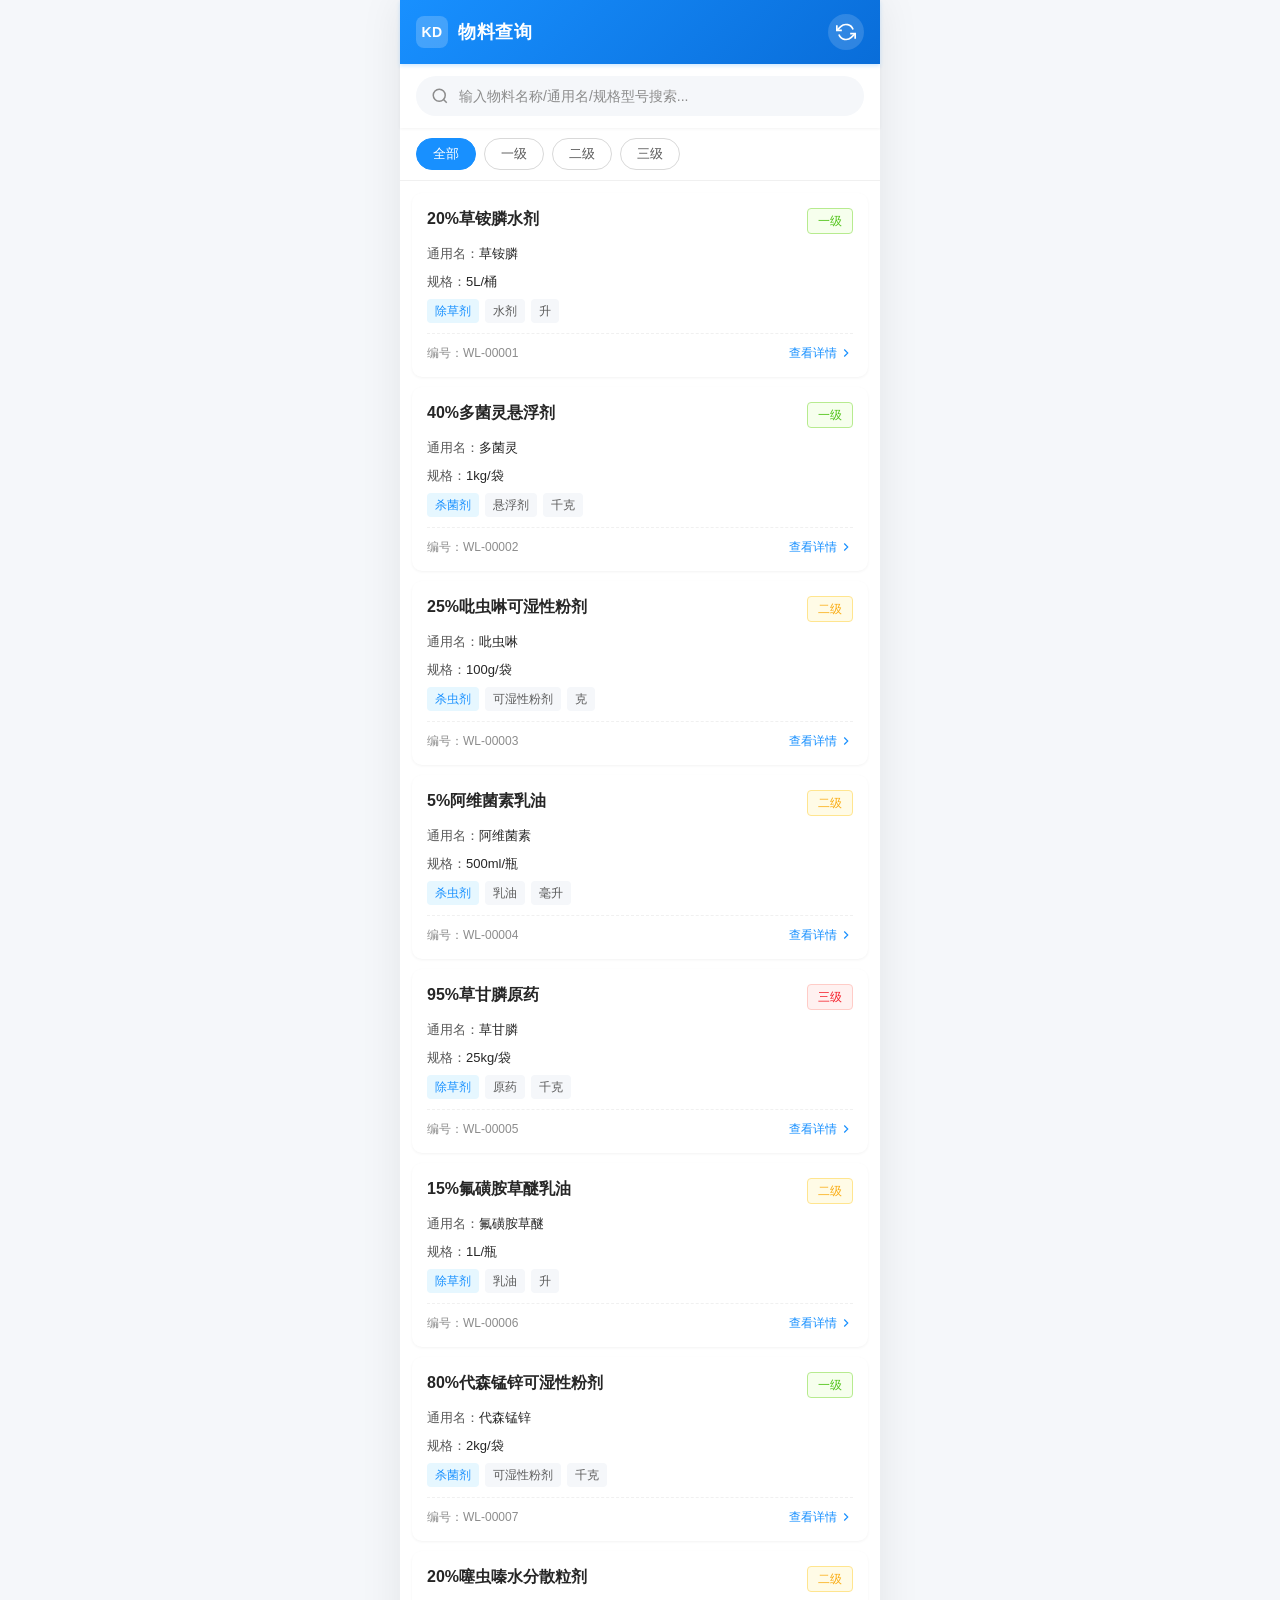
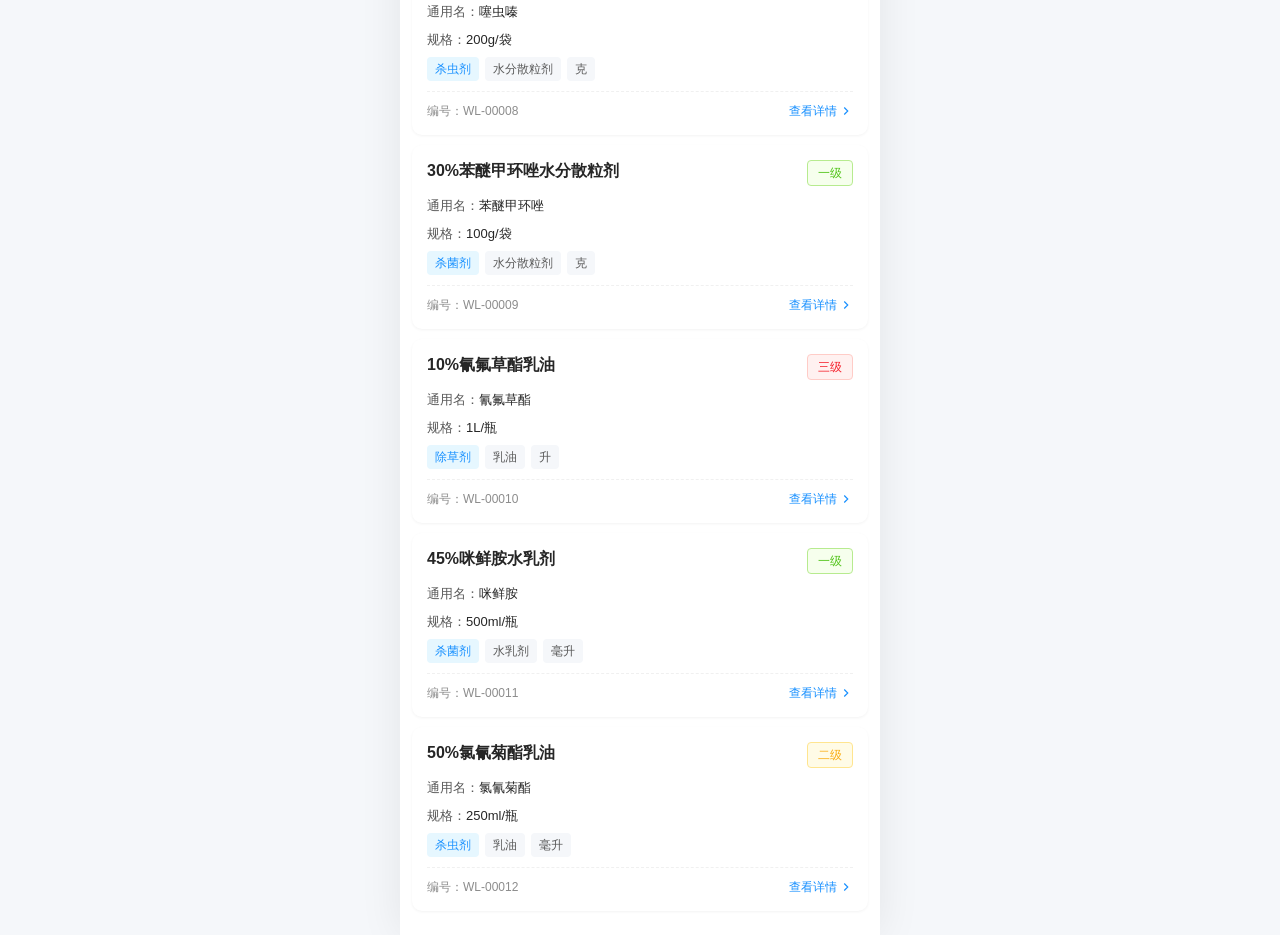
==== frontend/index.html @ 2c93eb97 "feat: 金蝶物料信息查询移动页面 Co-authored-by: traeagent <traeagent@users.noreply.github.com>" ====
<!DOCTYPE html>
<html lang="zh-CN">
<head>
    <meta charset="UTF-8">
    <meta name="viewport" content="width=device-width, initial-scale=1.0, maximum-scale=1.0, user-scalable=no">
    <meta name="apple-mobile-web-app-capable" content="yes">
    <meta name="apple-mobile-web-app-status-bar-style" content="default">
    <title>物料查询 - 金蝶</title>
    <link rel="stylesheet" href="css/style.css">
</head>
<body>
    <header class="app-header">
        <div class="header-left">
            <span class="logo-icon">KD</span>
            <span class="app-title">物料查询</span>
        </div>
        <div class="header-right">
            <button class="icon-btn" id="refreshBtn" onclick="loadMaterials()">
                <svg viewBox="0 0 24 24" width="20" height="20" fill="none" stroke="currentColor" stroke-width="2">
                    <path d="M1 4v6h6"></path>
                    <path d="M23 20v-6h-6"></path>
                    <path d="M20.49 9A9 9 0 0 0 5.64 5.64L1 10"></path>
                    <path d="M3.51 15a9 9 0 0 0 14.85 3.36L23 14"></path>
                </svg>
            </button>
        </div>
    </header>

    <div class="search-bar">
        <div class="search-input-wrapper">
            <svg viewBox="0 0 24 24" width="18" height="18" fill="none" stroke="currentColor" stroke-width="2" class="search-icon">
                <circle cx="11" cy="11" r="8"></circle>
                <path d="m21 21-4.3-4.3"></path>
            </svg>
            <input type="text" id="searchInput" placeholder="输入物料名称/通用名/规格型号搜索..." oninput="searchMaterials()">
            <button class="clear-btn" id="clearBtn" onclick="clearSearch()" style="display:none;">
                <svg viewBox="0 0 24 24" width="16" height="16" fill="none" stroke="currentColor" stroke-width="2">
                    <circle cx="12" cy="12" r="10"></circle>
                    <path d="m15 9-6 6"></path>
                    <path d="m9 9 6 6"></path>
                </svg>
            </button>
        </div>
    </div>

    <div class="filter-tabs">
        <button class="filter-tab active" data-level="" onclick="filterByLevel(this, '')">全部</button>
        <button class="filter-tab" data-level="一级" onclick="filterByLevel(this, '一级')">一级</button>
        <button class="filter-tab" data-level="二级" onclick="filterByLevel(this, '二级')">二级</button>
        <button class="filter-tab" data-level="三级" onclick="filterByLevel(this, '三级')">三级</button>
    </div>

    <main class="content">
        <div id="materialList" class="material-list"></div>
        <div id="emptyState" class="empty-state" style="display:none;">
            <svg viewBox="0 0 24 24" width="64" height="64" fill="none" stroke="currentColor" stroke-width="1.5">
                <circle cx="11" cy="11" r="8"></circle>
                <path d="m21 21-4.3-4.3"></path>
            </svg>
            <p class="empty-text">未找到相关物料</p>
            <p class="empty-hint">试试其他关键词吧</p>
        </div>
        <div id="loadingState" class="loading-state">
            <div class="spinner"></div>
            <p>加载中...</p>
        </div>
    </main>

    <div class="material-detail-modal" id="detailModal">
        <div class="detail-modal-content">
            <div class="detail-header">
                <h2 id="detailTitle">物料详情</h2>
                <button class="close-btn" onclick="closeDetail()">
                    <svg viewBox="0 0 24 24" width="24" height="24" fill="none" stroke="currentColor" stroke-width="2">
                        <path d="M18 6 6 18"></path>
                        <path d="m6 6 12 12"></path>
                    </svg>
                </button>
            </div>
            <div class="detail-body" id="detailBody">
            </div>
        </div>
    </div>

    <div class="bottom-safe"></div>

    <script src="js/data.js"></script>
    <script src="js/app.js"></script>
</body>
</html>
---- frontend/css/style.css ----
* {
    margin: 0;
    padding: 0;
    box-sizing: border-box;
    -webkit-tap-highlight-color: transparent;
}

:root {
    --primary-color: #1890ff;
    --primary-dark: #096dd9;
    --primary-light: #e6f7ff;
    --success-color: #52c41a;
    --warning-color: #faad14;
    --danger-color: #f5222d;
    --text-primary: #262626;
    --text-secondary: #595959;
    --text-tertiary: #8c8c8c;
    --border-color: #d9d9d9;
    --border-light: #f0f0f0;
    --bg-color: #f5f7fa;
    --bg-white: #ffffff;
    --shadow-sm: 0 1px 3px rgba(0, 0, 0, 0.05);
    --shadow-md: 0 2px 8px rgba(0, 0, 0, 0.08);
    --shadow-lg: 0 4px 16px rgba(0, 0, 0, 0.12);
}

html, body {
    font-family: -apple-system, BlinkMacSystemFont, 'Segoe UI', 'PingFang SC', 'Hiragino Sans GB', 'Microsoft YaHei', sans-serif;
    font-size: 14px;
    color: var(--text-primary);
    background-color: var(--bg-color);
    min-height: 100vh;
    line-height: 1.5;
    -webkit-font-smoothing: antialiased;
}

body {
    padding-bottom: env(safe-area-inset-bottom);
}

.app-header {
    position: sticky;
    top: 0;
    z-index: 100;
    background: linear-gradient(135deg, var(--primary-color) 0%, var(--primary-dark) 100%);
    color: #fff;
    padding: 14px 16px;
    padding-top: calc(14px + env(safe-area-inset-top));
    display: flex;
    align-items: center;
    justify-content: space-between;
    box-shadow: 0 2px 4px rgba(24, 144, 255, 0.2);
}

.header-left {
    display: flex;
    align-items: center;
    gap: 10px;
}

.logo-icon {
    display: inline-flex;
    align-items: center;
    justify-content: center;
    width: 32px;
    height: 32px;
    background: rgba(255, 255, 255, 0.2);
    border-radius: 8px;
    font-weight: 700;
    font-size: 14px;
    letter-spacing: 0.5px;
}

.app-title {
    font-size: 18px;
    font-weight: 600;
    letter-spacing: 0.5px;
}

.header-right {
    display: flex;
    align-items: center;
    gap: 4px;
}

.icon-btn {
    background: rgba(255, 255, 255, 0.15);
    border: none;
    color: #fff;
    width: 36px;
    height: 36px;
    border-radius: 50%;
    cursor: pointer;
    display: flex;
    align-items: center;
    justify-content: center;
    transition: all 0.2s;
}

.icon-btn:active {
    background: rgba(255, 255, 255, 0.3);
    transform: scale(0.95);
}

.search-bar {
    background: #fff;
    padding: 12px 16px;
    box-shadow: var(--shadow-sm);
    position: sticky;
    top: calc(60px + env(safe-area-inset-top));
    z-index: 99;
}

.search-input-wrapper {
    position: relative;
    display: flex;
    align-items: center;
    background: var(--bg-color);
    border-radius: 20px;
    padding: 0 14px;
    height: 40px;
    border: 1.5px solid transparent;
    transition: all 0.2s;
}

.search-input-wrapper:focus-within {
    background: #fff;
    border-color: var(--primary-color);
    box-shadow: 0 0 0 3px rgba(24, 144, 255, 0.1);
}

.search-icon {
    color: var(--text-tertiary);
    flex-shrink: 0;
}

#searchInput {
    flex: 1;
    border: none;
    background: transparent;
    outline: none;
    font-size: 14px;
    padding: 0 10px;
    color: var(--text-primary);
    height: 100%;
}

#searchInput::placeholder {
    color: var(--text-tertiary);
}

.clear-btn {
    background: var(--text-tertiary);
    border: none;
    color: #fff;
    width: 20px;
    height: 20px;
    border-radius: 50%;
    cursor: pointer;
    display: flex;
    align-items: center;
    justify-content: center;
    flex-shrink: 0;
}

.filter-tabs {
    display: flex;
    gap: 8px;
    padding: 10px 16px;
    background: #fff;
    border-bottom: 1px solid var(--border-light);
    overflow-x: auto;
    -webkit-overflow-scrolling: touch;
}

.filter-tabs::-webkit-scrollbar {
    display: none;
}

.filter-tab {
    flex-shrink: 0;
    padding: 6px 16px;
    border: 1px solid var(--border-color);
    background: #fff;
    border-radius: 16px;
    font-size: 13px;
    color: var(--text-secondary);
    cursor: pointer;
    transition: all 0.2s;
}

.filter-tab.active {
    background: var(--primary-color);
    border-color: var(--primary-color);
    color: #fff;
}

.filter-tab:active:not(.active) {
    background: var(--primary-light);
    border-color: var(--primary-color);
    color: var(--primary-color);
}

.content {
    padding: 12px;
    padding-bottom: 24px;
}

.material-list {
    display: flex;
    flex-direction: column;
    gap: 10px;
}

.material-card {
    background: #fff;
    border-radius: 10px;
    padding: 14px;
    box-shadow: var(--shadow-sm);
    cursor: pointer;
    transition: all 0.2s;
    border: 1px solid transparent;
}

.material-card:active {
    transform: scale(0.98);
    box-shadow: var(--shadow-md);
    border-color: var(--primary-light);
}

.card-header {
    display: flex;
    justify-content: space-between;
    align-items: flex-start;
    margin-bottom: 10px;
    gap: 10px;
}

.material-name {
    font-size: 16px;
    font-weight: 600;
    color: var(--text-primary);
    flex: 1;
    line-height: 1.4;
}

.level-badge {
    flex-shrink: 0;
    padding: 3px 10px;
    border-radius: 4px;
    font-size: 12px;
    font-weight: 500;
}

.level-一级 {
    background: #f6ffed;
    color: var(--success-color);
    border: 1px solid #b7eb8f;
}

.level-二级 {
    background: #fffbe6;
    color: var(--warning-color);
    border: 1px solid #ffe58f;
}

.level-三级 {
    background: #fff1f0;
    color: var(--danger-color);
    border: 1px solid #ffccc7;
}

.card-subtitle {
    font-size: 13px;
    color: var(--text-secondary);
    margin-bottom: 8px;
}

.card-subtitle strong {
    color: var(--text-primary);
    font-weight: 500;
}

.card-info {
    display: flex;
    flex-wrap: wrap;
    gap: 6px;
    margin-bottom: 10px;
}

.info-tag {
    display: inline-flex;
    align-items: center;
    padding: 3px 8px;
    background: var(--bg-color);
    border-radius: 4px;
    font-size: 12px;
    color: var(--text-secondary);
}

.info-tag.primary {
    background: var(--primary-light);
    color: var(--primary-color);
}

.card-footer {
    display: flex;
    justify-content: space-between;
    align-items: center;
    padding-top: 10px;
    border-top: 1px dashed var(--border-light);
    font-size: 12px;
    color: var(--text-tertiary);
}

.view-detail {
    color: var(--primary-color);
    font-weight: 500;
    display: flex;
    align-items: center;
    gap: 2px;
}

.empty-state, .loading-state {
    display: flex;
    flex-direction: column;
    align-items: center;
    justify-content: center;
    padding: 60px 20px;
    color: var(--text-tertiary);
}

.empty-state svg {
    color: var(--border-color);
    margin-bottom: 16px;
}

.empty-text {
    font-size: 16px;
    color: var(--text-secondary);
    margin-bottom: 4px;
}

.empty-hint {
    font-size: 13px;
}

.spinner {
    width: 32px;
    height: 32px;
    border: 3px solid var(--border-light);
    border-top-color: var(--primary-color);
    border-radius: 50%;
    animation: spin 0.8s linear infinite;
    margin-bottom: 12px;
}

@keyframes spin {
    to { transform: rotate(360deg); }
}

.material-detail-modal {
    position: fixed;
    top: 0;
    left: 0;
    right: 0;
    bottom: 0;
    background: rgba(0, 0, 0, 0.5);
    z-index: 1000;
    display: none;
    align-items: flex-end;
    justify-content: center;
}

.material-detail-modal.active {
    display: flex;
    animation: fadeIn 0.2s;
}

@keyframes fadeIn {
    from { opacity: 0; }
    to { opacity: 1; }
}

.detail-modal-content {
    background: #fff;
    width: 100%;
    max-height: 90vh;
    border-radius: 16px 16px 0 0;
    overflow: hidden;
    display: flex;
    flex-direction: column;
    animation: slideUp 0.3s;
}

@keyframes slideUp {
    from { transform: translateY(100%); }
    to { transform: translateY(0); }
}

.detail-header {
    display: flex;
    align-items: center;
    justify-content: space-between;
    padding: 16px 20px;
    border-bottom: 1px solid var(--border-light);
    background: linear-gradient(135deg, var(--primary-color) 0%, var(--primary-dark) 100%);
    color: #fff;
}

.detail-header h2 {
    font-size: 17px;
    font-weight: 600;
}

.close-btn {
    background: rgba(255, 255, 255, 0.2);
    border: none;
    color: #fff;
    width: 32px;
    height: 32px;
    border-radius: 50%;
    cursor: pointer;
    display: flex;
    align-items: center;
    justify-content: center;
    transition: all 0.2s;
}

.close-btn:active {
    background: rgba(255, 255, 255, 0.35);
}

.detail-body {
    overflow-y: auto;
    -webkit-overflow-scrolling: touch;
    padding: 16px;
}

.detail-image-section {
    margin-bottom: 16px;
}

.detail-image-wrapper {
    position: relative;
    width: 100%;
    padding-top: 60%;
    background: linear-gradient(135deg, #e6f7ff 0%, #f0f5ff 100%);
    border-radius: 10px;
    overflow: hidden;
    display: flex;
    align-items: center;
    justify-content: center;
}

.detail-image-wrapper svg {
    position: absolute;
    top: 50%;
    left: 50%;
    transform: translate(-50%, -50%);
    color: var(--primary-color);
    opacity: 0.6;
}

.detail-image-placeholder {
    position: absolute;
    top: 50%;
    left: 50%;
    transform: translate(-50%, -50%);
    text-align: center;
    color: var(--text-tertiary);
    font-size: 13px;
}

.detail-section {
    background: var(--bg-color);
    border-radius: 10px;
    padding: 14px;
    margin-bottom: 12px;
}

.section-title {
    font-size: 13px;
    font-weight: 600;
    color: var(--primary-color);
    margin-bottom: 12px;
    padding-bottom: 8px;
    border-bottom: 1px solid var(--border-light);
    display: flex;
    align-items: center;
    gap: 6px;
}

.section-title::before {
    content: '';
    width: 3px;
    height: 14px;
    background: var(--primary-color);
    border-radius: 2px;
}

.detail-grid {
    display: grid;
    grid-template-columns: 1fr;
    gap: 12px;
}

.detail-row {
    display: flex;
    justify-content: space-between;
    align-items: flex-start;
    gap: 12px;
}

.detail-label {
    font-size: 13px;
    color: var(--text-tertiary);
    flex-shrink: 0;
    min-width: 80px;
}

.detail-value {
    font-size: 14px;
    color: var(--text-primary);
    text-align: right;
    flex: 1;
    word-break: break-all;
    font-weight: 500;
}

.detail-value.secondary {
    color: var(--text-secondary);
    font-weight: 400;
}

.detail-badge {
    display: inline-block;
    padding: 2px 10px;
    border-radius: 4px;
    font-size: 12px;
    font-weight: 500;
}

.bottom-safe {
    height: env(safe-area-inset-bottom);
}

@media (min-width: 768px) {
    body {
        max-width: 480px;
        margin: 0 auto;
        box-shadow: 0 0 40px rgba(0, 0, 0, 0.08);
        background: #fff;
    }
}
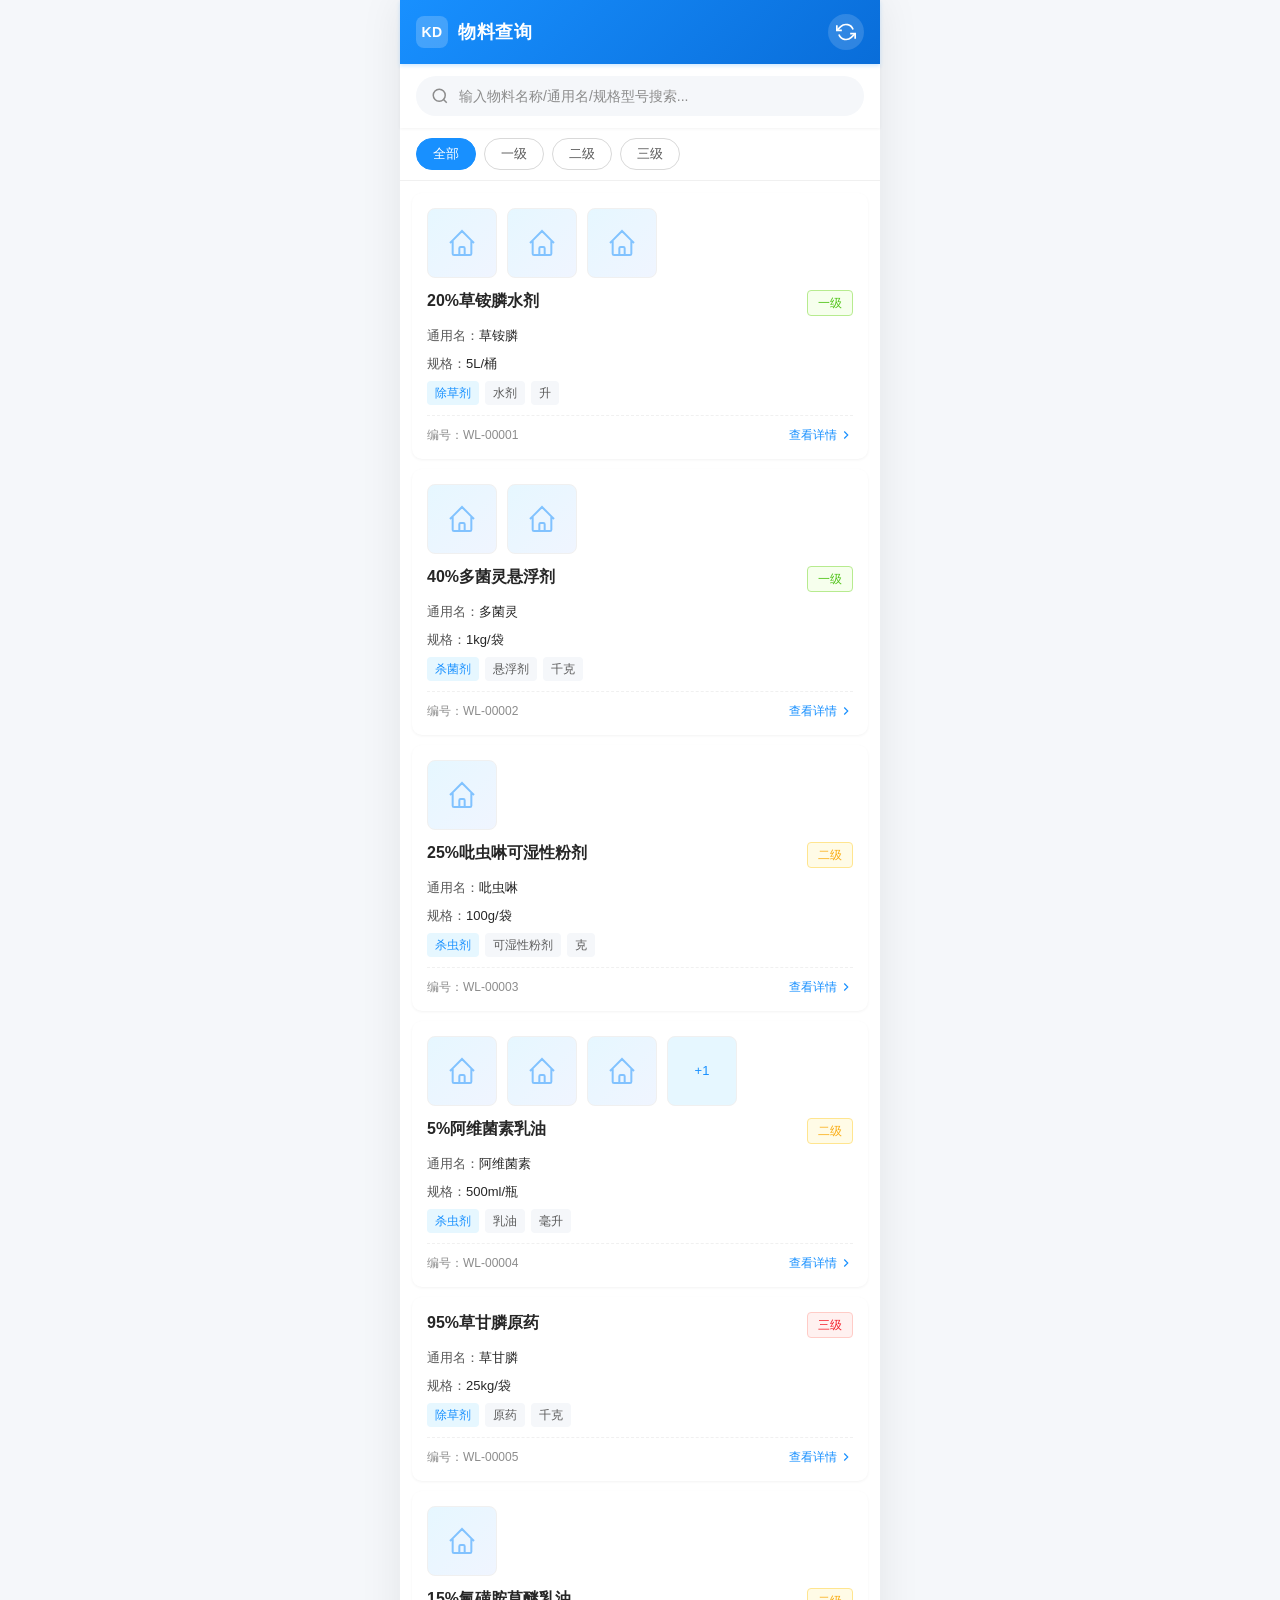
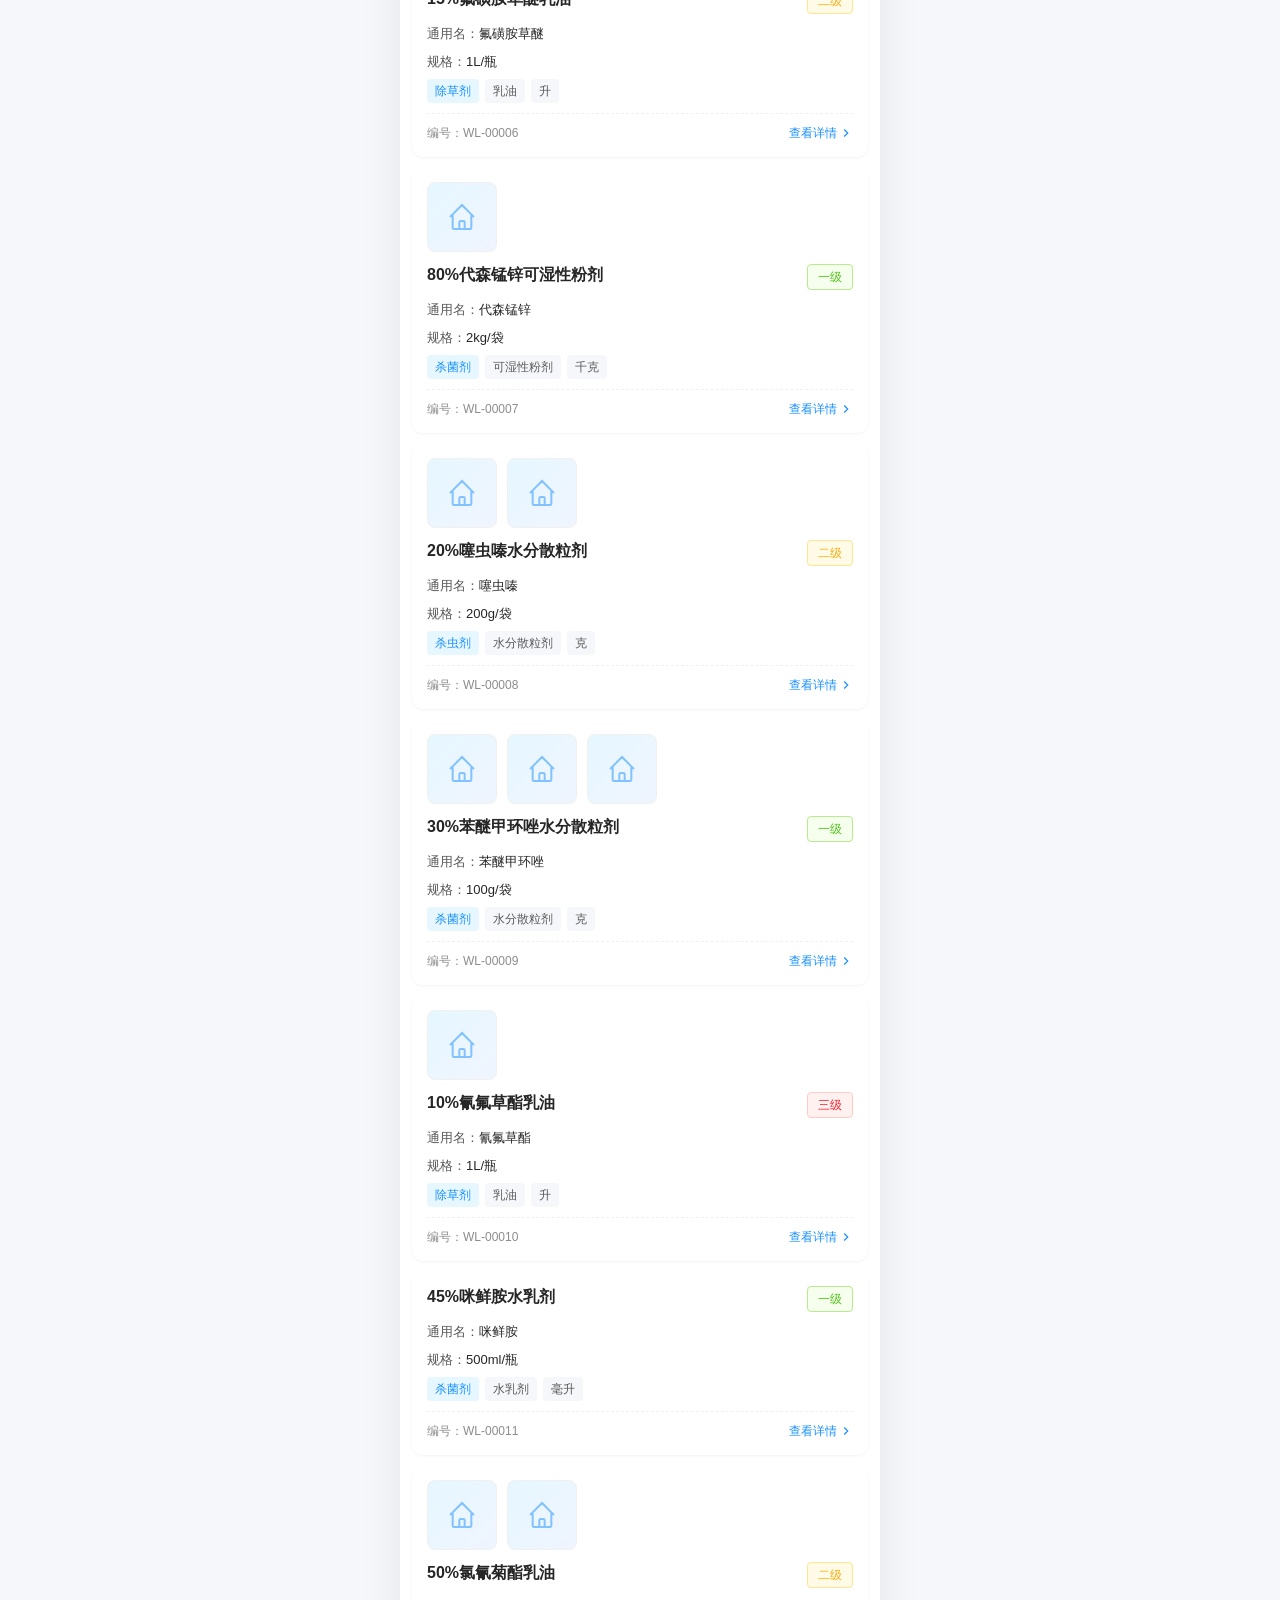
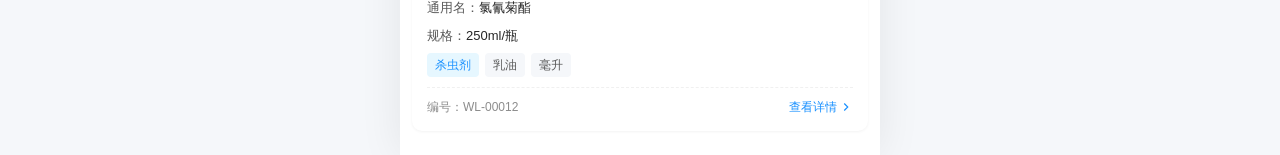
==== commit 3ab8a2de: "feat: 金蝶物料信息查询移动页面 Co-authored-by: traeagent <traeagent@users.noreply.github.com>" ====
--- a/frontend/index.html
+++ b/frontend/index.html
@@ -18,7 +18,7 @@
             <button class="icon-btn" id="refreshBtn" onclick="loadMaterials()">
                 <svg viewBox="0 0 24 24" width="20" height="20" fill="none" stroke="currentColor" stroke-width="2">
                     <path d="M1 4v6h6"></path>
-                    <path d="M23 20v-6h-6"></path>
+                    <path d="m23 20v-6h-6"></path>
                     <path d="M20.49 9A9 9 0 0 0 5.64 5.64L1 10"></path>
                     <path d="M3.51 15a9 9 0 0 0 14.85 3.36L23 14"></path>
                 </svg>
@@ -32,7 +32,7 @@
                 <circle cx="11" cy="11" r="8"></circle>
                 <path d="m21 21-4.3-4.3"></path>
             </svg>
-            <input type="text" id="searchInput" placeholder="输入物料名称/通用名/规格型号搜索..." oninput="searchMaterials()">
+            <input type="text" id="searchInput" placeholder="输入物料名称/通用名/规格型号搜索..." oninput="onSearchInput()">
             <button class="clear-btn" id="clearBtn" onclick="clearSearch()" style="display:none;">
                 <svg viewBox="0 0 24 24" width="16" height="16" fill="none" stroke="currentColor" stroke-width="2">
                     <circle cx="12" cy="12" r="10"></circle>
@@ -64,6 +64,15 @@
             <div class="spinner"></div>
             <p>加载中...</p>
         </div>
+        <div id="errorState" class="empty-state" style="display:none;">
+            <svg viewBox="0 0 24 24" width="64" height="64" fill="none" stroke="currentColor" stroke-width="1.5">
+                <circle cx="12" cy="12" r="10"></circle>
+                <path d="M12 8v4"></path>
+                <path d="M12 16h.01"></path>
+            </svg>
+            <p class="empty-text" id="errorTitle">连接失败</p>
+            <p class="empty-hint" id="errorMessage">请检查后端服务是否正常启动</p>
+        </div>
     </main>
 
     <div class="material-detail-modal" id="detailModal">
@@ -77,14 +86,40 @@
                     </svg>
                 </button>
             </div>
-            <div class="detail-body" id="detailBody">
+            <div class="detail-body" id="detailBody"></div>
+        </div>
+    </div>
+
+    <div class="image-preview-modal" id="imagePreviewModal" onclick="closeImagePreview(event)">
+        <div class="image-preview-content">
+            <div class="image-preview-header">
+                <span id="imagePreviewCount">1 / 1</span>
+                <button class="image-preview-close" onclick="closeImagePreview()">
+                    <svg viewBox="0 0 24 24" width="24" height="24" fill="none" stroke="currentColor" stroke-width="2">
+                        <path d="M18 6 6 18"></path>
+                        <path d="m6 6 12 12"></path>
+                    </svg>
+                </button>
             </div>
+            <div class="image-preview-slider" id="imagePreviewSlider"></div>
+            <div class="image-preview-nav">
+                <button class="image-prev-btn" id="prevImageBtn" onclick="prevImage()">
+                    <svg viewBox="0 0 24 24" width="28" height="28" fill="none" stroke="currentColor" stroke-width="2">
+                        <path d="m15 18-6-6 6-6"></path>
+                    </svg>
+                </button>
+                <button class="image-next-btn" id="nextImageBtn" onclick="nextImage()">
+                    <svg viewBox="0 0 24 24" width="28" height="28" fill="none" stroke="currentColor" stroke-width="2">
+                        <path d="m9 18 6-6-6-6"></path>
+                    </svg>
+                </button>
+            </div>
+            <div class="image-preview-dots" id="imagePreviewDots"></div>
         </div>
     </div>
 
     <div class="bottom-safe"></div>
 
-    <script src="js/data.js"></script>
     <script src="js/app.js"></script>
 </body>
 </html>
--- a/frontend/css/style.css
+++ b/frontend/css/style.css
@@ -228,6 +228,43 @@
     border-color: var(--primary-light);
 }
 
+.card-image-section {
+    display: flex;
+    gap: 10px;
+    margin-bottom: 12px;
+}
+
+.card-thumb {
+    width: 70px;
+    height: 70px;
+    border-radius: 8px;
+    background: linear-gradient(135deg, #e6f7ff 0%, #f0f5ff 100%);
+    overflow: hidden;
+    flex-shrink: 0;
+    display: flex;
+    align-items: center;
+    justify-content: center;
+    border: 1px solid var(--border-light);
+}
+
+.card-thumb img {
+    width: 100%;
+    height: 100%;
+    object-fit: cover;
+}
+
+.card-thumb svg {
+    color: var(--primary-color);
+    opacity: 0.5;
+}
+
+.card-thumb-more {
+    background: var(--primary-light);
+    color: var(--primary-color);
+    font-size: 13px;
+    font-weight: 500;
+}
+
 .card-header {
     display: flex;
     justify-content: space-between;
@@ -441,35 +478,91 @@
     margin-bottom: 16px;
 }
 
-.detail-image-wrapper {
+.image-carousel {
     position: relative;
-    width: 100%;
-    padding-top: 60%;
-    background: linear-gradient(135deg, #e6f7ff 0%, #f0f5ff 100%);
     border-radius: 10px;
     overflow: hidden;
-    display: flex;
-    align-items: center;
-    justify-content: center;
-}
-
-.detail-image-wrapper svg {
+    background: linear-gradient(135deg, #e6f7ff 0%, #f0f5ff 100%);
+}
+
+.image-scroll {
+    display: flex;
+    overflow-x: auto;
+    scroll-snap-type: x mandatory;
+    -webkit-overflow-scrolling: touch;
+    scrollbar-width: none;
+}
+
+.image-scroll::-webkit-scrollbar {
+    display: none;
+}
+
+.image-scroll-item {
+    flex: 0 0 100%;
+    scroll-snap-align: center;
+    aspect-ratio: 16 / 10;
+    position: relative;
+    background: #f5f7fa;
+    display: flex;
+    align-items: center;
+    justify-content: center;
+    overflow: hidden;
+}
+
+.image-scroll-item img {
+    width: 100%;
+    height: 100%;
+    object-fit: cover;
+    cursor: zoom-in;
+}
+
+.image-scroll-item svg {
+    color: var(--primary-color);
+    opacity: 0.5;
+}
+
+.image-placeholder-text {
     position: absolute;
-    top: 50%;
-    left: 50%;
-    transform: translate(-50%, -50%);
-    color: var(--primary-color);
-    opacity: 0.6;
-}
-
-.detail-image-placeholder {
-    position: absolute;
-    top: 50%;
-    left: 50%;
-    transform: translate(-50%, -50%);
+    bottom: 12px;
+    left: 0;
+    right: 0;
     text-align: center;
     color: var(--text-tertiary);
     font-size: 13px;
+}
+
+.image-count-badge {
+    position: absolute;
+    top: 10px;
+    right: 10px;
+    background: rgba(0, 0, 0, 0.55);
+    color: #fff;
+    padding: 4px 10px;
+    border-radius: 12px;
+    font-size: 12px;
+    font-weight: 500;
+    z-index: 10;
+}
+
+.carousel-dots {
+    display: flex;
+    justify-content: center;
+    gap: 6px;
+    padding: 10px 0;
+}
+
+.carousel-dot {
+    width: 6px;
+    height: 6px;
+    border-radius: 50%;
+    background: var(--border-color);
+    transition: all 0.2s;
+}
+
+.carousel-dot.active {
+    width: 20px;
+    border-radius: 3px;
+    background: var(--primary-color);
 }
 
 .detail-section {
@@ -541,6 +634,134 @@
     font-weight: 500;
 }
 
+.image-preview-modal {
+    position: fixed;
+    top: 0;
+    left: 0;
+    right: 0;
+    bottom: 0;
+    background: rgba(0, 0, 0, 0.95);
+    z-index: 2000;
+    display: none;
+    flex-direction: column;
+}
+
+.image-preview-modal.active {
+    display: flex;
+    animation: fadeIn 0.2s;
+}
+
+.image-preview-content {
+    flex: 1;
+    display: flex;
+    flex-direction: column;
+    position: relative;
+}
+
+.image-preview-header {
+    display: flex;
+    align-items: center;
+    justify-content: space-between;
+    padding: 14px 20px;
+    padding-top: calc(14px + env(safe-area-inset-top));
+    color: #fff;
+    font-size: 14px;
+    z-index: 10;
+}
+
+.image-preview-close {
+    background: rgba(255, 255, 255, 0.2);
+    border: none;
+    color: #fff;
+    width: 36px;
+    height: 36px;
+    border-radius: 50%;
+    cursor: pointer;
+    display: flex;
+    align-items: center;
+    justify-content: center;
+}
+
+.image-preview-slider {
+    flex: 1;
+    display: flex;
+    overflow-x: auto;
+    scroll-snap-type: x mandatory;
+    -webkit-overflow-scrolling: touch;
+    scrollbar-width: none;
+}
+
+.image-preview-slider::-webkit-scrollbar {
+    display: none;
+}
+
+.image-preview-slide {
+    flex: 0 0 100%;
+    scroll-snap-align: center;
+    display: flex;
+    align-items: center;
+    justify-content: center;
+    padding: 20px;
+}
+
+.image-preview-slide img {
+    max-width: 100%;
+    max-height: 100%;
+    object-fit: contain;
+    border-radius: 8px;
+}
+
+.image-preview-nav {
+    position: absolute;
+    top: 50%;
+    left: 0;
+    right: 0;
+    transform: translateY(-50%);
+    display: flex;
+    justify-content: space-between;
+    padding: 0 12px;
+    pointer-events: none;
+    z-index: 5;
+}
+
+.image-prev-btn, .image-next-btn {
+    background: rgba(255, 255, 255, 0.2);
+    border: none;
+    color: #fff;
+    width: 44px;
+    height: 44px;
+    border-radius: 50%;
+    cursor: pointer;
+    display: flex;
+    align-items: center;
+    justify-content: center;
+    pointer-events: auto;
+    transition: all 0.2s;
+}
+
+.image-prev-btn:active, .image-next-btn:active {
+    background: rgba(255, 255, 255, 0.35);
+}
+
+.image-preview-dots {
+    display: flex;
+    justify-content: center;
+    gap: 6px;
+    padding: 16px 20px;
+    padding-bottom: calc(16px + env(safe-area-inset-bottom));
+}
+
+.image-preview-dots .carousel-dot {
+    width: 8px;
+    height: 8px;
+    background: rgba(255, 255, 255, 0.3);
+}
+
+.image-preview-dots .carousel-dot.active {
+    width: 24px;
+    background: #fff;
+}
+
 .bottom-safe {
     height: env(safe-area-inset-bottom);
 }
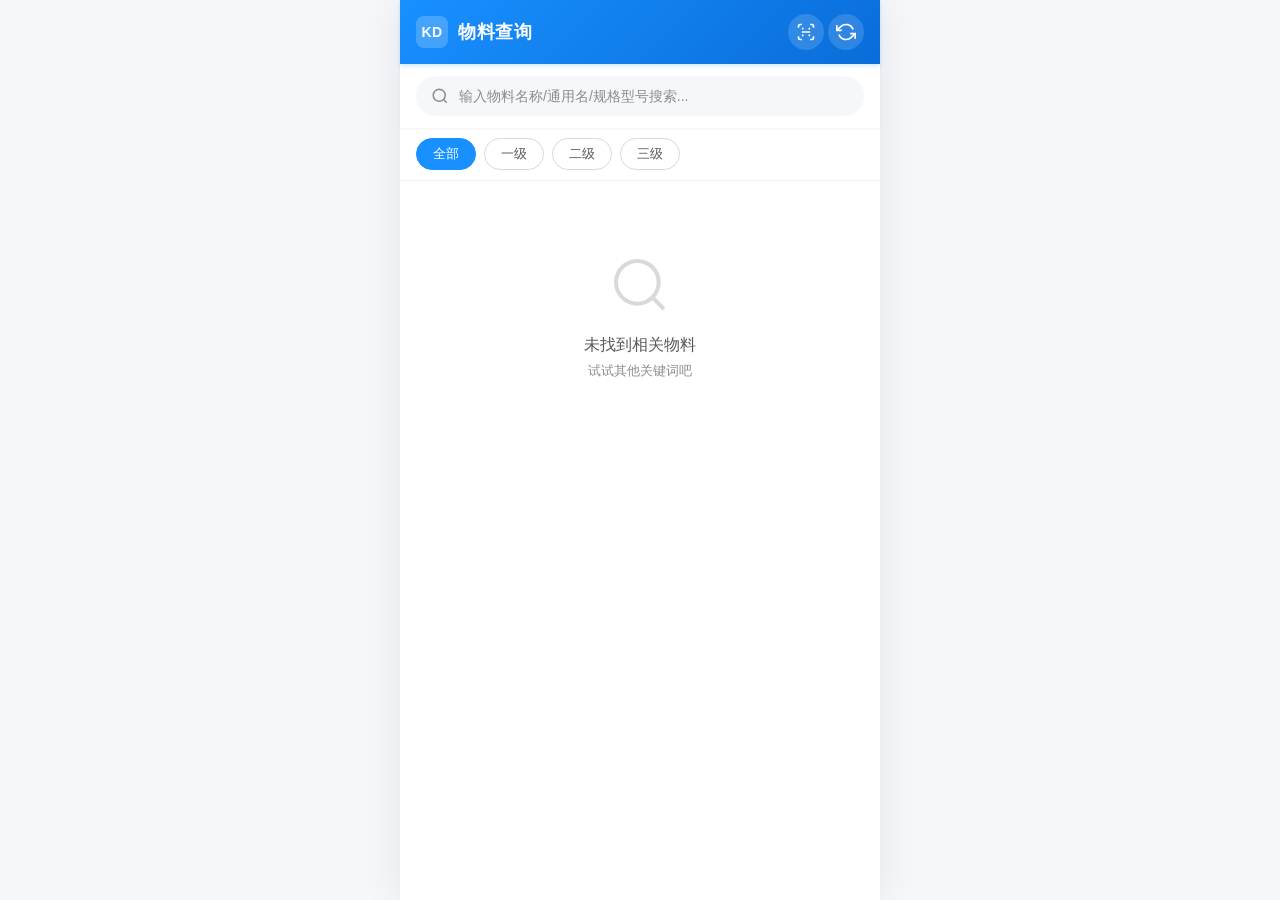
==== commit 2da7bd3f: "feat: 金蝶物料信息查询移动页面 Co-authored-by: traeagent <traeagent@users.noreply.github.com>" ====
--- a/frontend/index.html
+++ b/frontend/index.html
@@ -15,6 +15,15 @@
             <span class="app-title">物料查询</span>
         </div>
         <div class="header-right">
+            <button class="icon-btn" id="scanBtn" onclick="startScan()" title="扫物料号">
+                <svg viewBox="0 0 24 24" width="20" height="20" fill="none" stroke="currentColor" stroke-width="2">
+                    <path d="M3 7V5a2 2 0 0 1 2-2h2"></path>
+                    <path d="M17 3h2a2 2 0 0 1 2 2v2"></path>
+                    <path d="M21 17v2a2 2 0 0 1-2 2h-2"></path>
+                    <path d="M7 21H5a2 2 0 0 1-2-2v-2"></path>
+                    <path d="M7 8h2M15 8h2M7 12h10M7 16h2M15 16h2"></path>
+                </svg>
+            </button>
             <button class="icon-btn" id="refreshBtn" onclick="loadMaterials()">
                 <svg viewBox="0 0 24 24" width="20" height="20" fill="none" stroke="currentColor" stroke-width="2">
                     <path d="M1 4v6h6"></path>
@@ -25,6 +34,11 @@
             </button>
         </div>
     </header>
+
+    <div class="user-info" id="userInfo" style="display:none;">
+        <span class="user-badge">企业微信</span>
+        <span id="userName">--</span>
+    </div>
 
     <div class="search-bar">
         <div class="search-input-wrapper">
@@ -120,6 +134,10 @@
 
     <div class="bottom-safe"></div>
 
+    <!-- 企业微信 JS-SDK（非企业微信环境会自动跳过） -->
+    <script src="https://res.wx.qq.com/open/js/jweixin-1.2.0.js" onerror="window.__wecomSdkMissing=true"></script>
+
+    <script src="js/data.js"></script>
     <script src="js/app.js"></script>
 </body>
 </html>
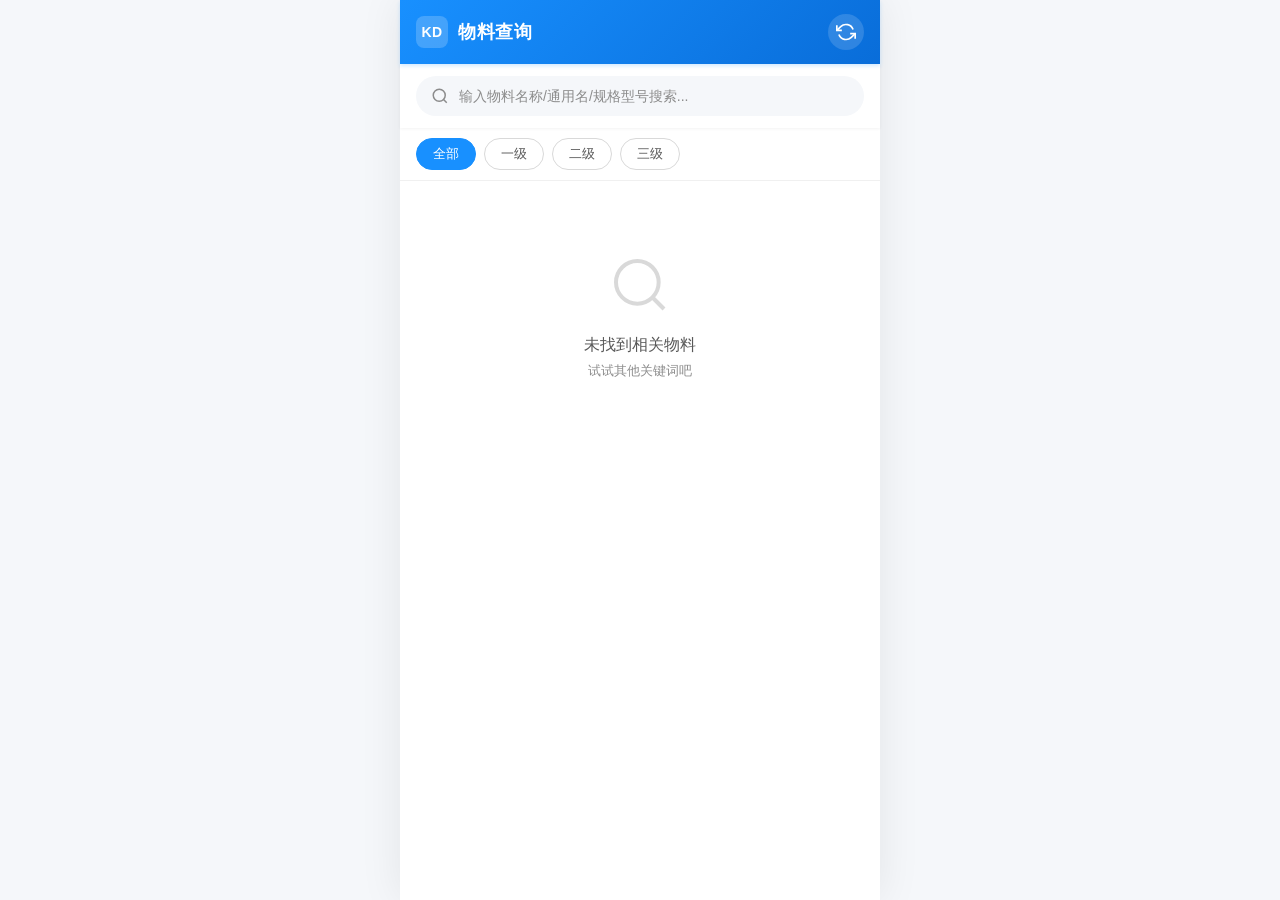
==== commit 29a5d551: "feat: 金蝶物料信息查询移动页面 Co-authored-by: traeagent <traeagent@users.noreply.github.com>" ====
--- a/frontend/index.html
+++ b/frontend/index.html
@@ -15,16 +15,7 @@
             <span class="app-title">物料查询</span>
         </div>
         <div class="header-right">
-            <button class="icon-btn" id="scanBtn" onclick="startScan()" title="扫物料号">
-                <svg viewBox="0 0 24 24" width="20" height="20" fill="none" stroke="currentColor" stroke-width="2">
-                    <path d="M3 7V5a2 2 0 0 1 2-2h2"></path>
-                    <path d="M17 3h2a2 2 0 0 1 2 2v2"></path>
-                    <path d="M21 17v2a2 2 0 0 1-2 2h-2"></path>
-                    <path d="M7 21H5a2 2 0 0 1-2-2v-2"></path>
-                    <path d="M7 8h2M15 8h2M7 12h10M7 16h2M15 16h2"></path>
-                </svg>
-            </button>
-            <button class="icon-btn" id="refreshBtn" onclick="loadMaterials()">
+            <button class="icon-btn" id="refreshBtn" onclick="loadMaterials()" title="刷新">
                 <svg viewBox="0 0 24 24" width="20" height="20" fill="none" stroke="currentColor" stroke-width="2">
                     <path d="M1 4v6h6"></path>
                     <path d="m23 20v-6h-6"></path>
@@ -134,9 +125,6 @@
 
     <div class="bottom-safe"></div>
 
-    <!-- 企业微信 JS-SDK（非企业微信环境会自动跳过） -->
-    <script src="https://res.wx.qq.com/open/js/jweixin-1.2.0.js" onerror="window.__wecomSdkMissing=true"></script>
-
     <script src="js/data.js"></script>
     <script src="js/app.js"></script>
 </body>
